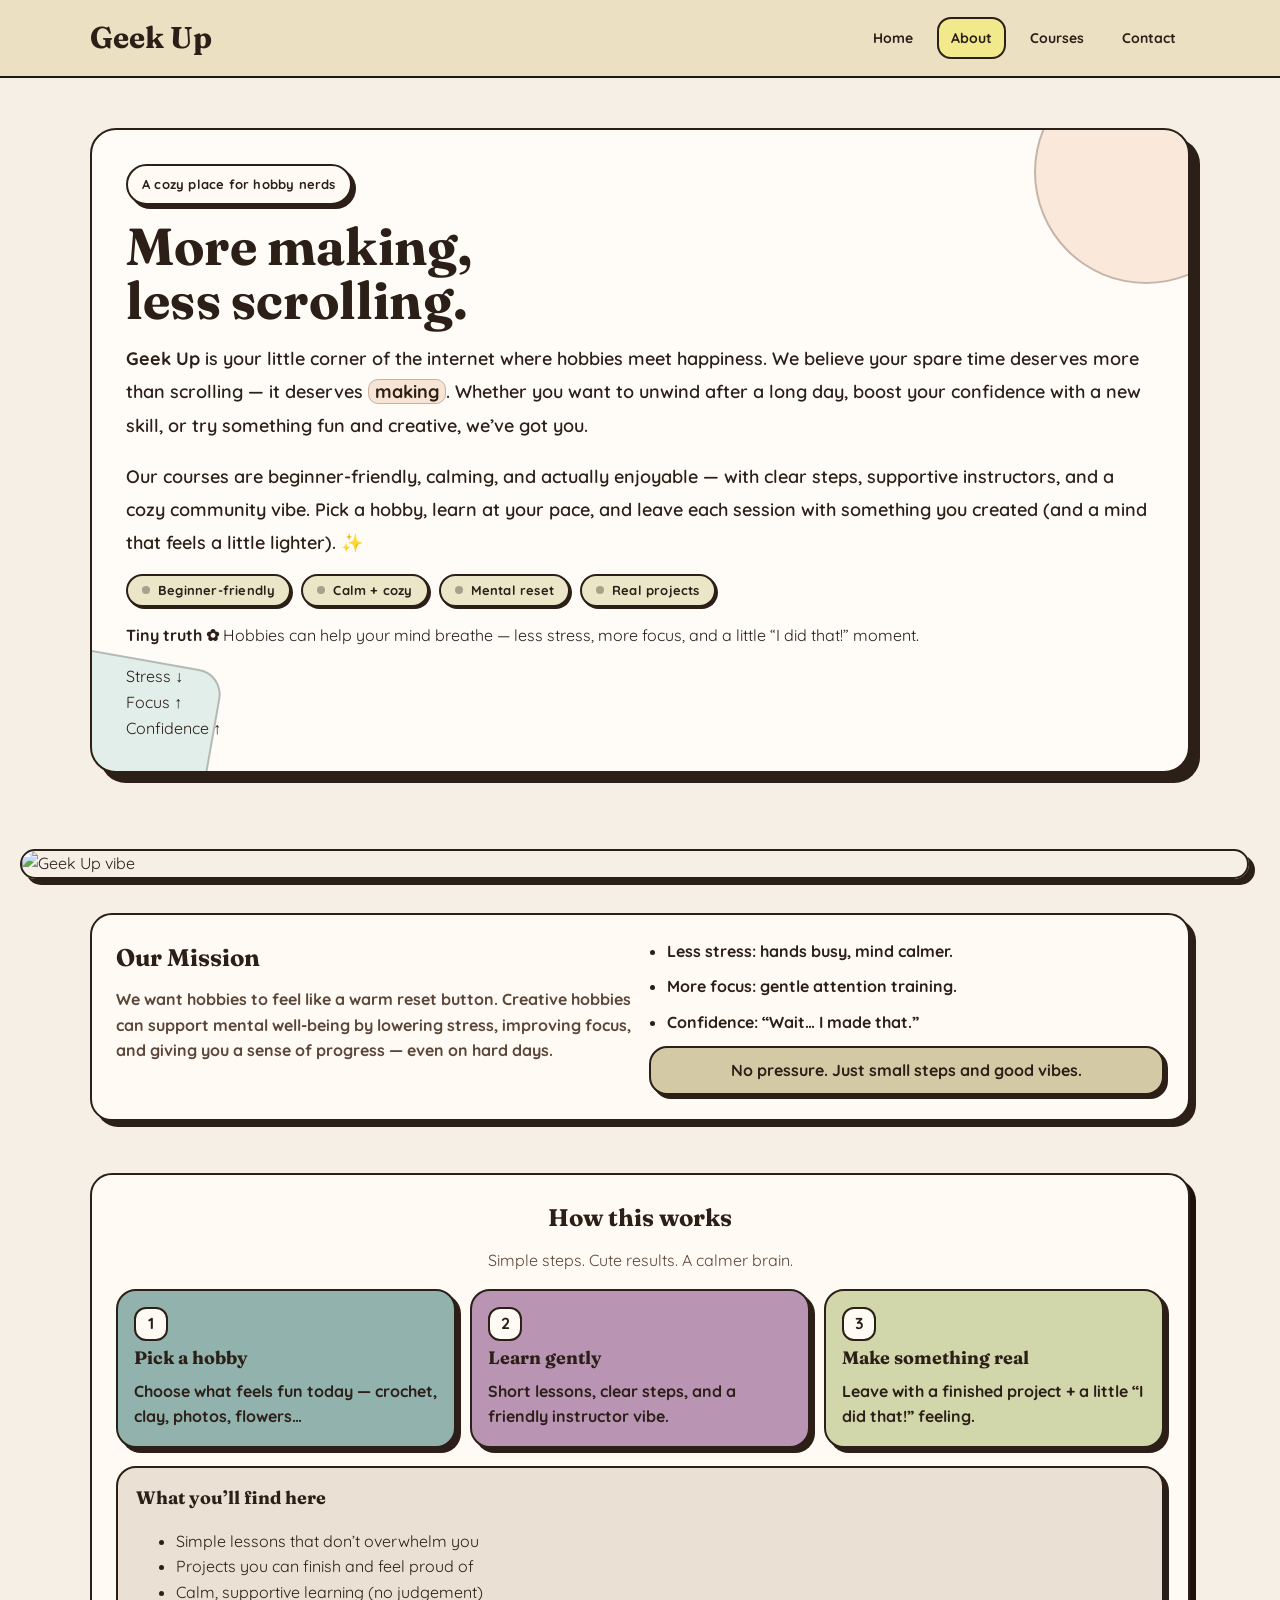
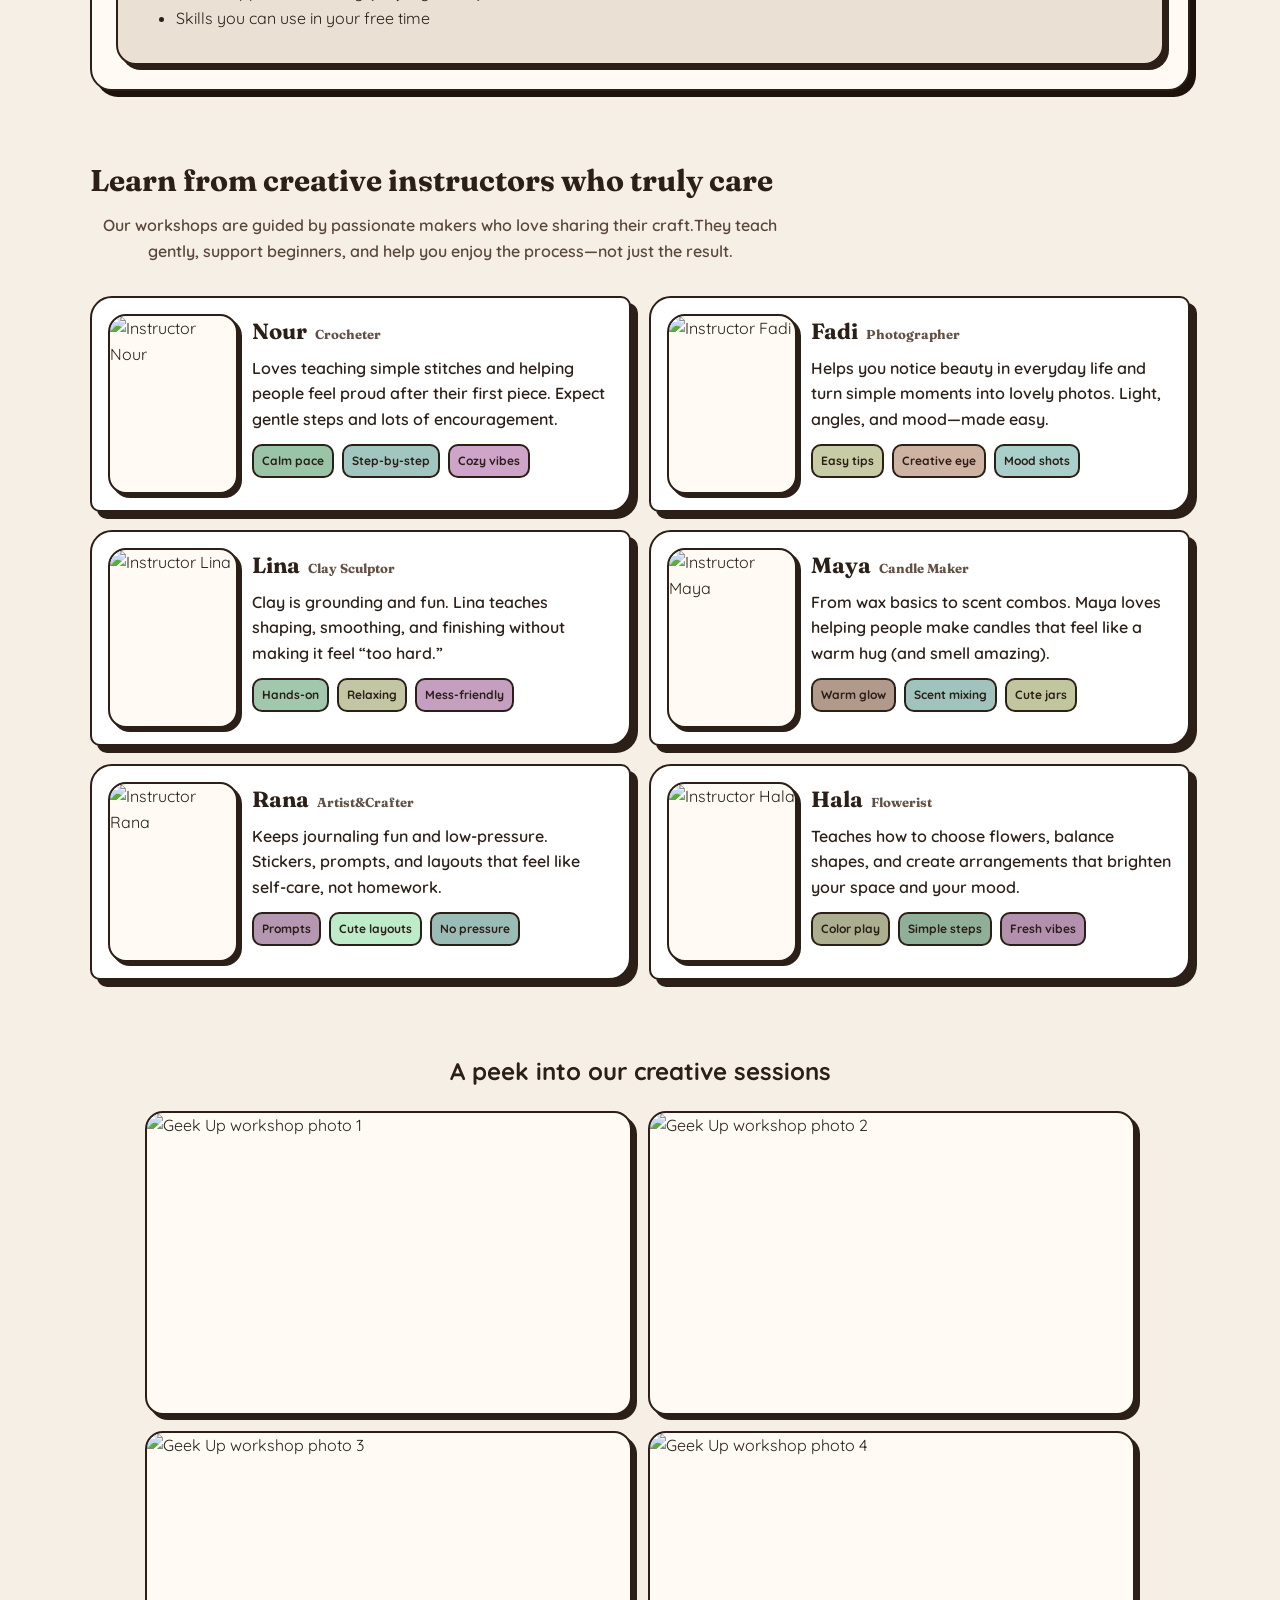
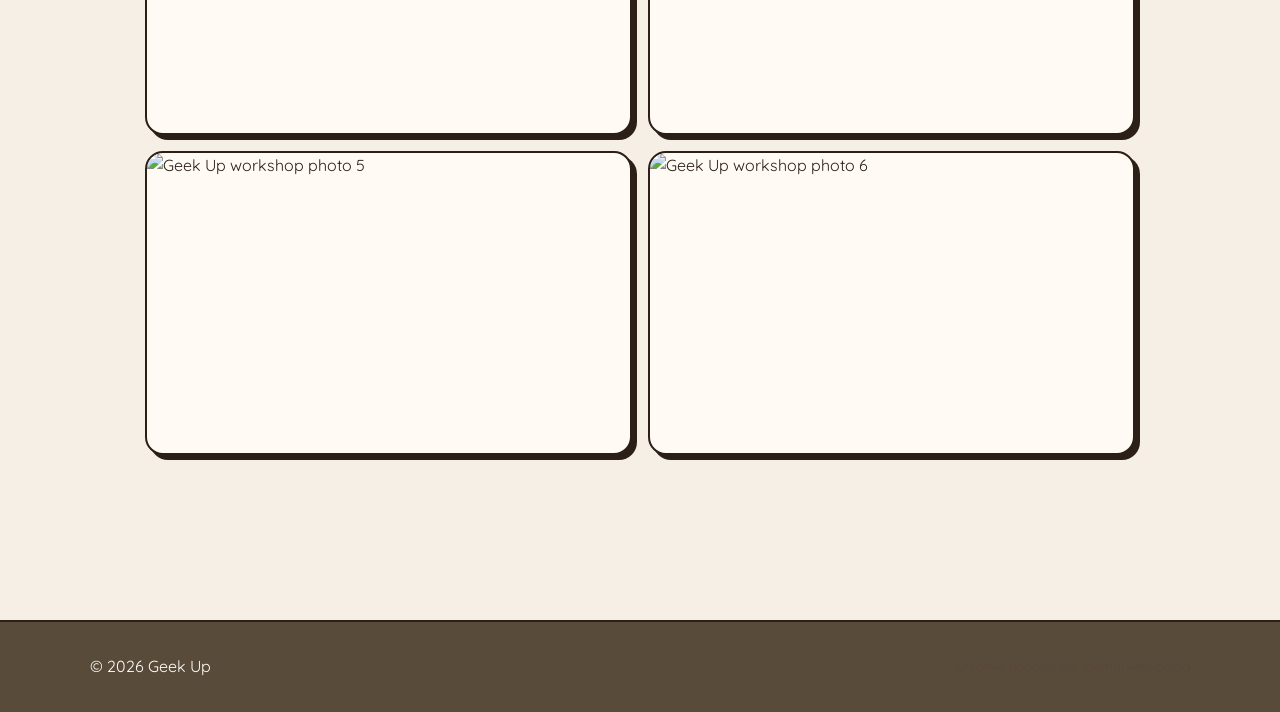
==== about.html @ 4d5a834a "Add files via upload" ====
<!doctype html>
<html lang="en">
<head>
  <meta charset="utf-8">
  <title>Geek Up | About</title>

  <link rel="preconnect" href="https://fonts.googleapis.com">
  <link rel="preconnect" href="https://fonts.gstatic.com" crossorigin>
  <link href="https://fonts.googleapis.com/css2?family=Fraunces:wght@600;700&family=Quicksand:wght@400;600;700&display=swap" rel="stylesheet">

  <link rel="stylesheet" href="style.css" />
</head>
<body>

  <header class="site-header">
    <div class="container header-inner">
      <a class="brand" href="index.html">
        <span class="brand-name">Geek Up</span>
      </a>

      <nav class="nav">
        <a class="nav-link" href="index.html">Home</a>
        <a class="nav-link active" href="about.html">About</a>
        <a class="nav-link" href="courses.html">Courses</a>
        <a class="nav-link" href="contact.html">Contact</a>
      </nav>
    </div>
  </header>

  <main>

<!-- ABOUT INTRO -->
<section class="section about-page">
  <div class="container">

    <div class="about-top">
      <div class="about-top-inner">

        <div class="about-top-left">
          <p class="about-badge">A cozy place for hobby nerds</p>

          <h1 class="about-title">
            More making,<br>
            less scrolling.
          </h1>

          <p class="about-text">
            <strong>Geek Up</strong> is your little corner of the internet where hobbies meet happiness.
            We believe your spare time deserves more than scrolling — it deserves <em>making</em>.
            Whether you want to unwind after a long day, boost your confidence with a new skill,
            or try something fun and creative, we’ve got you.
          </p>

          <p class="about-text">
            Our courses are beginner-friendly, calming, and actually enjoyable — with clear steps,
            supportive instructors, and a cozy community vibe. Pick a hobby, learn at your pace,
            and leave each session with something you created (and a mind that feels a little lighter). ✨
          </p>

          <div class="about-mini-tags">
            <span class="mini-tag t1">Beginner-friendly</span>
            <span class="mini-tag t2">Calm + cozy</span>
            <span class="mini-tag t3">Mental reset</span>
            <span class="mini-tag t4">Real projects</span>
          </div>
        </div>

        <div class="about-top-right">
          <div class="about-side-note">
            <p class="side-title"><b>Tiny truth ✿ </b>
              Hobbies can help your mind breathe — less stress, more focus, and a little “I did that!” moment.
            </p>

            <div class="about-side-points">
              <div class="side-pill sp1">Stress ↓</div>
              <div class="side-pill sp2">Focus ↑</div>
              <div class="side-pill sp3">Confidence ↑</div>
            </div>
          </div>
        </div>

      </div>
    </div>

  </div>
</section>


        <!-- ONE BIG IMAGE SLOT -->
<div class="photo-slot-large">
  <img src="images/ddd.jpg" alt="Geek Up vibe">
</div>

      </div>
    </section>

    <!-- OUR MISSION  -->
    <section class="section">
      <div class="container">
        <div class="mission-fun">
          <div class="mission-left">
            <h2 class="section-title">Our Mission</h2>
            <p class="mission-text">
              We want hobbies to feel like a warm reset button. Creative hobbies can support mental well-being by
              lowering stress, improving focus, and giving you a sense of progress — even on hard days.
            </p>
          </div>

          <div class="mission-right">
            <ul class="mission-list">
              <li><strong>Less stress:</strong> hands busy, mind calmer.</li>
              <li><strong>More focus:</strong> gentle attention training.</li>
              <li><strong>Confidence:</strong> “Wait… I made that.”</li>
            </ul>
            <p class="mission-note">No pressure. Just small steps and good vibes.</p>
          </div>
        </div>
      </div>
    </section>

    <!-- WHAT YOU’LL FIND + HOW THIS WORKS (ONE SECTION) -->
    <section class="section">
      <div class="container">
        <div class="how-card">
          <div class="how-head">
            <h2 class="section-title">How this works</h2>
            <p class="muted how-sub">Simple steps. Cute results. A calmer brain.</p>
          </div>

          <div class="how-steps">
            <div class="how-step hs1">
              <div class="how-num">1 </div> 
              <h3 class="how-title">Pick a hobby</h3>
              <p class="how-text">Choose what feels fun today — crochet, clay, photos, flowers…</p>
            </div>

            <div class="how-step hs2">
              <div class="how-num">2</div>
              <h3 class="how-title">Learn gently</h3>
              <p class="how-text">Short lessons, clear steps, and a friendly instructor vibe.</p>
            </div>

            <div class="how-step hs3">
              <div class="how-num">3</div>
              <h3 class="how-title">Make something real</h3>
              <p class="how-text">Leave with a finished project + a little “I did that!” feeling.</p>
            </div>
          </div>

          <div class="how-bottom">
            <h3 class="how-mini-title">What you’ll find here</h3>
            <ul class="find-list">
              <li>Simple lessons that don’t overwhelm you</li>
              <li>Projects you can finish and feel proud of</li>
              <li>Calm, supportive learning (no judgement)</li>
              <li>Skills you can use in your free time</li>
            </ul>
          </div>
        </div>
      </div>
    </section>
<!-- MEET THE INSTRUCTORS -->
<section class="section" id="team">
  <div class="container">
    <div class="team-top">

      <h2 class="section-title team-title">Learn from creative instructors who truly care
</h2>
      <p class="team-intro">
    Our workshops are guided by passionate makers who love sharing their craft.They teach gently, support beginners, and help you enjoy the process—not just the result.
      </p>
    </div>

    <div class="instructors-grid">

      <article class="instructor-card" id="inst-nour">
        <div class="inst-photo-slot">
         <img src="images/nour.jpeg" alt="Instructor Nour">
        </div>
        <div class="inst-body">
        <h3 class="inst-name"> Nour <span class="inst-role">Crocheter</span>
         </h3>

          <p class="inst-bio">
            Loves teaching simple stitches and helping people feel proud after their first piece.
            Expect gentle steps and lots of encouragement.
          </p>
          <p class="inst-tags">
            <span class="chip c1">Calm pace</span>
            <span class="chip c2">Step-by-step</span>
            <span class="chip c3">Cozy vibes</span>
          </p>
        </div>
      </article>

      <article class="instructor-card" id="inst-fadi">
        <div class="inst-photo-slot">
         <img src="images/fadi.jpeg" alt="Instructor Fadi">
        </div>
        <div class="inst-body">
          <h3 class="inst-name">
  Fadi <span class="inst-role">Photographer</span>
</h3>

          <p class="inst-bio">
            Helps you notice beauty in everyday life and turn simple moments into lovely photos.
            Light, angles, and mood—made easy.
          </p>
          <p class="inst-tags">
            <span class="chip c4">Easy tips</span>
            <span class="chip c5">Creative eye</span>
            <span class="chip c6">Mood shots</span>
          </p>
        </div>
      </article>

      <article class="instructor-card" id="inst-lina">
        <div class="inst-photo-slot">
          <img src="images/lina.jpeg" alt="Instructor Lina">
        </div>
        <div class="inst-body">
          <h3 class="inst-name">
  Lina <span class="inst-role">Clay Sculptor</span>
</h3>

          <p class="inst-bio">
            Clay is grounding and fun. Lina teaches shaping, smoothing, and finishing
            without making it feel “too hard.”
          </p>
          <p class="inst-tags">
            <span class="chip c7">Hands-on</span>
            <span class="chip c8">Relaxing</span>
            <span class="chip c9">Mess-friendly</span>
          </p>
        </div>
      </article>

      <article class="instructor-card" id="inst-maya">
        <div class="inst-photo-slot">
          <img src="images/maya.jpeg" alt="Instructor Maya">
        </div>
        <div class="inst-body">
          <h3 class="inst-name">
  Maya <span class="inst-role">Candle Maker</span>
</h3>

          <p class="inst-bio">
            From wax basics to scent combos. Maya loves helping people make candles that feel
            like a warm hug (and smell amazing).
          </p>
          <p class="inst-tags">
            <span class="chip c10">Warm glow</span>
            <span class="chip c11">Scent mixing</span>
            <span class="chip c12">Cute jars</span>
          </p>
        </div>
      </article>

      <article class="instructor-card" id="inst-rana">
        <div class="inst-photo-slot">
          <img src="images/rana.jpeg" alt="Instructor Rana">
        </div>
        <div class="inst-body">
         <h3 class="inst-name">
  Rana <span class="inst-role">Artist&Crafter</span>
</h3>

          <p class="inst-bio">
            Keeps journaling fun and low-pressure. Stickers, prompts, and layouts
            that feel like self-care, not homework.
          </p>
          <p class="inst-tags">
            <span class="chip c13">Prompts</span>
            <span class="chip c14">Cute layouts</span>
            <span class="chip c15">No pressure</span>
          </p>
        </div>
      </article>

      <article class="instructor-card" id="inst-hala">
        <div class="inst-photo-slot">
          <img src="images/hala.jpeg" alt="Instructor Hala">
        </div>
        <div class="inst-body">
           <h3 class="inst-name">
  Hala <span class="inst-role">Flowerist</span></h3>
          <p class="inst-bio">
            Teaches how to choose flowers, balance shapes, and create arrangements
            that brighten your space and your mood.
          </p>
          <p class="inst-tags">
            <span class="chip c16">Color play</span>
            <span class="chip c17">Simple steps</span>
            <span class="chip c18">Fresh vibes</span>
          </p>
        </div>
      </article>

    </div>


    <!-- WORKSHOP PHOTOS -->
    <section class="section">
      <div class="container">
        <div class="workshop-head">
          <h2 class="section-title-photos">A peek into our creative sessions</h2>
      
        </div>

      <div class="workshop-grid">
  <div class="workshop-photo">
    <img src="images/can.jpg" alt="Geek Up workshop photo 1">
  </div>

  <div class="workshop-photo">
    <img src="images/cro.jpg" alt="Geek Up workshop photo 2">
  </div>

  <div class="workshop-photo">
    <img src="images/scr.jpg" alt="Geek Up workshop photo 3">
  </div>

  <div class="workshop-photo">
    <img src="images/flo.jpg" alt="Geek Up workshop photo 4">
  </div>

  <div class="workshop-photo">
    <img src="images/pho.jpg" alt="Geek Up workshop photo 5">
  </div>

  <div class="workshop-photo">
    <img src="images/pot.jpg" alt="Geek Up workshop photo 6">
  </div>
</div>

    </section>

  </main>

  <footer class="footer">
    <div class="container footer-inner">
      <p>© <span id="year"></span> Geek Up</p>
      <p class="muted small">Creative hobbies for mental well-being</p>
    </div>
  </footer>

  <script src="script.js"></script>
</body>
</html>
---- style.css ----
* { box-sizing: border-box; }

body {
  margin: 0;
  font-family: "Quicksand", Arial, sans-serif;
  background: #f6efe6;
  color: #2b1f17;
  line-height: 1.6;
}

.container {
  width: 90%;
  max-width: 1100px;
  margin: auto;
}

/* Header */
.site-header {
  background: #ebe1c2;
  border-bottom: 2px solid #1a1b0e;
  position: sticky;
  top: 0;
  z-index: 9999;
  width: 100%;
  
}

.header-inner {
  display: flex;
  justify-content: space-between;
  align-items: center;
  padding: 14px 0;
  gap: 15px;
}

.brand {
  text-decoration: none;
  color: #2b1f17;
}

.brand-name {
  font-family: "Fraunces", serif;
  font-size: 30px;
  font-weight: 700;
}

.brand-tagline {
  display: block;
  font-size: 20px;
  color: #5b463a;
  margin-top: 2px;
}

/* Nav */
.nav {
  display: flex;
  gap: 10px;
  align-items: center;
}

.nav-link {
  text-decoration: none;
  color: #2b1f17;
  font-weight: 700;
  font-size: 14px;
  padding: 8px 12px;
  border-radius: 14px;
  border: 2px solid transparent;
}

.nav-link:hover {
  background: #E7D9B8;
  border: 2px solid #2b1f17;
}

.nav-link.active {
 background: #F2E88C;  /* soft buttery yellow */
color: #2B1F17;
border: 2px solid #2B1F17;
}

/* Hero */
.hero {
  padding: 44px 0;
  background-color: #f6efe6;
  border-bottom: 2px solid #2b1f17;
}

.hero-inner {
  display: grid;
  grid-template-columns: 1.15fr 0.85fr;
  gap: 24px;
  align-items: center;
}

.tiny-badge {
  display: inline-block;
  background: #fffaf3;
  border: 2px solid #2b1f17;
  padding: 8px 12px;
  border-radius: 999px;
  font-weight: 700;
  font-size: 15px;
  margin: 0 0 12px 0;
}

.hero-title {
  font-family: "Fraunces", serif;
  font-size: 46px;
  line-height: 1.1;
  margin: 0 0 10px 0;
}

.hero-subtitle {
  margin: 0 0 18px 0;
  color: #5b463a;
  max-width: 55ch;
}

.hero-stickers {
  display: grid;
  grid-template-columns: repeat(3, auto);
  gap: 14px 18px;
  margin-top: 18px;
  margin-bottom: 28px;
  max-width: fit-content;
}

.sticker {
  background: #fffaf3;
  border: 2px solid #2b1f17;
  border-radius: 999px;
  padding: 7px 12px;
  font-weight: 700;
  font-size: 13px;
  box-shadow: 3px 3px 0 #2b1f17;
  color: #2a1c09;
}

/* Sticker colors */
.sticker.h { background:#beeccb; }
.sticker.s { background:#cbf8f1; }
.sticker.m { background:#cda38c; }
.sticker.p { background:#dbe0b6; }
.sticker.j { background:#a79378; }
.sticker.f { background:#f1c0ea; }

/* Buttons */
.hero-buttons {
  display: flex;
  gap: 10px;
  flex-wrap: wrap;
}

.btn {
  text-decoration: none;
  display: inline-block;
  padding: 10px 16px;
  border-radius: 14px;
  border: 2px solid #2b1f17;
  font-weight: 800;
  cursor: pointer;
  background: #fffaf3;
  color: #2b1f17;
}

.btn.primary {
  background: #e98989;
  color: rgb(41, 32, 32);
  box-shadow: 4px 4px 0 #2b1f17;
}

.btn.soft {
  background: rgba(123, 219, 223, 0.467);
  box-shadow: 4px 4px 0 #2b1f17;
  color:rgb(41, 32, 32);
}

.btn:hover {
  transform: translateY(5px);
}

/* Poster */
.poster {
  background: #fffaf3;
  border: 2px solid #2b1f17;
  border-radius: 18px;
  padding: 18px;
  box-shadow: 6px 6px 0 #2b1f17;
}

.poster-top {
  margin: 0;
  font-weight: 800;
  color: #5b463a;
}

.poster-title {
  margin: 8px 0 6px 0;
  font-family: "Fraunces", serif;
  font-size: 24px;
}

.poster-text {
  margin: 0 0 14px 0;
  color: #5b463a;
}

.poster-grid {
  display: grid;
  grid-template-columns: 1fr 1fr;
  gap: 10px;
}

.poster-box {
  border: 2px solid #2b1f17;
  border-radius: 14px;
  padding: 10px;
  font-weight: 800;
  text-align: center;
  background: #efe3d2;
}

.b1 { background: #efe3d2; }
.b2 { background: rgba(52,160,164,0.18); }
.b3 { background: rgba(217,122,58,0.22); }
.b4 { background: rgba(120,84,62,0.18); }

.poster-bottom {
  margin: 14px 0 0 0;
  font-weight: 800;
}

/* Sections */
.section { padding: 26px 0; }

.section-title {
  font-family: "Fraunces", serif;
  margin: 0 0 10px 0;
}

/* Cards */
.card {
  background: #fffaf3;
  border: 2px solid #2b1f17;
  border-radius: 18px;
  padding: 20px;
  box-shadow: 6px 6px 0 #2b1f17;
}

.muted { color: #5b463a; }
.small { font-size: 13px; }

/* Photo row  */
.photo-row {
  display: flex;
  gap: 18px;
  overflow-x: auto;
  padding-bottom: 6px;
}

.photo-item {
  flex: 0 0 auto;
  display: flex;
  flex-direction: column;
  align-items: center;
  gap: 10px;
}

.photo-item img {
  width: 250px;
  height: 180px;
  object-fit: cover;
  border-radius: 16px;
  border: 2px solid #2b1f17;
  box-shadow: 4px 4px 0 #2b1f17;
}

/* Reviews (shows 3 at a time, and arrows slide the reviews area only) */
.reviews-wrap {
  overflow: hidden;
}
.r-section-title{
  text-align: center;
}
.muted{
  text-align: center;
}

.reviews {
  display: flex;
  gap: 20px;
  transition: transform 0.3s ease;
  padding-left: 1cm;

}

.review {
  width: 340px;        
  flex: 0 0 auto;
  background: #fffaf3;
  border: 2px solid #2b1f17;
  border-radius: 18px;
  padding: 16px;
  box-shadow: 5px 5px 0 #2b1f17;
}

.quote { margin: 0 0 12px 0; font-style: italic; }

.review-info {
  display: flex;
  align-items: center;
  gap: 10px;
}

.avatar {
  width: 36px;
  height: 36px;
  border-radius: 50%;
  border: 2px solid #2b1f17;
  display: flex;
  align-items: center;
  justify-content: center;
  font-weight: 900;
  background: #efe3d2;
}

.a2 { background: rgba(49, 153, 156, 0.647); }
.a3 { background: rgba(217, 122, 58, 0.59); }
.a4 { background: rgba(242, 221, 179, 0.696); }
.a5 { background: rgba(217, 182, 163, 0.629); }
.a6 { background: rgba(120, 84, 62, 0.589); }

.name { margin: 0; font-weight: 900; }

.review-controls {
  display: flex;
  justify-content: center;
  gap: 10px;
  margin-top: 14px;
}



/* Who Geek Up is for */
.who-card {
  background: linear-gradient(
    135deg,
    #fffaf3 60%,
    rgba(217,122,58,0.12)
  );
  border: 2px solid #2b1f17;
  border-radius: 20px;
  padding: 22px;
  box-shadow: 6px 6px 0 #2b1f17;
  position: relative;
}

/* small label */
.who-eyebrow {
  font-size: 12px;
  font-weight: 800;
  letter-spacing: 0.04em;
  text-transform: uppercase;
  color: #5b463a;
  margin: 0 0 6px 0;
  font-family: 'Shadows Into Light', cursive;
}

/* main title */
.who-title {
  font-family: "Fraunces", serif;
  font-size: 26px;
  margin: 0 0 12px 0;
}

/* list */
.who-list {
  list-style: none;
  padding: 0;
  margin: 0 0 14px 0;
}

.who-list li {
  position: relative;
  padding-left: 22px;
  margin-bottom: 10px;
  font-weight: 600;
  color: #2b1f17;
}

/* cute bullet dots */
.who-list li::before {
  content: "•";
  position: absolute;
  left: 0;
  top: 0;
  font-size: 22px;
  color: #d97a3a;
}

/* footer line */
.who-footer {
  margin: 0;
  font-weight: 800;
  color: #5b463a;
}
/* Footer */
.footer {
  border-top: 2px solid #2b1f17;
  background: #584b3a;
  padding: 16px 0;
  margin-top: 3cm;
}

.footer-inner {
  display: flex;
  justify-content: space-between;
  align-items: center;
  gap: 14px;
  color:white;
}

/*start of contact */
/* Contact page form */
.contact-intro {
  margin-bottom: 20px;
}

.contact-form {
  margin-top: 20px;
}

.form-group {
  display: flex;
  flex-direction: column;
  gap: 6px;
  margin-bottom: 14px;
}

.form-group label {
  font-weight: 700;
  font-size: 14px;
}

.form-group input,
.form-group select {
  padding: 10px;
  border-radius: 12px;
  border: 2px solid #2b1f17;
  font-family: inherit;
  font-size: 14px;
  background: #fffaf3;
}

.form-row {
  display: flex;
  gap: 14px;
}

.form-row .form-group {
  flex: 1;
}

.radio-group,
.checkbox-group {
  display: flex;
  gap: 16px;
  flex-wrap: wrap;
}

.radio-group label,
.checkbox-group label {
  font-weight: 600;
  font-size: 14px;
}

.consent {
  margin-top: 10px;
}

.form-buttons {
  display: flex;
  gap: 12px;
  margin-top: 18px;
  flex-wrap: wrap;
}

.contact-note {
  margin-top: 14px;
}

/*thank you message*/

.overlay {
  position: fixed;
  top: 0;
  left: 0;
  width: 100%;
  height: 100%;
  background: rgba(43, 31, 23, 0.6);
  display: none; /* hidden by default */
  justify-content: center;
  align-items: center;
  z-index: 1000;
}

.thank-you-message {
  position: relative;
  max-width: 420px;
  width: 90%;
  text-align: center;
}

.close-btn {
  position: absolute;
  top: 10px;
  right: 12px;
  background: none;
  border: none;
  font-size: 22px;
  font-weight: bold;
  cursor: pointer;
  color: #2b1f17;
}

.close-btn:hover {
  color: #d97a3a;
}

.thank-you-actions {
  margin-top: 16px;
}


/* end of contact */

/* =========================
   ABOUT PAGE 
   ========================= */

/* ABOUT INTRO - make it stronger + more styled */
.about-page{
  padding-top: 50px;
  padding-bottom: 50px;
}

.about-top{
  background: #fffbf6;
  border: 2px solid #2b1f17;
  border-radius: 26px;
  padding: 34px 34px 30px;
  box-shadow: 10px 10px 0 #2b1f17;
  margin-bottom: 26px;
  position: relative;
  overflow: hidden;
}

/* fun decoration (no gradient background, just soft shapes) */
.about-top::before{
  content: "";
  position: absolute;
  width: 220px;
  height: 220px;
  border-radius: 50%;
  background: rgba(217, 122, 58, 0.14);
  top: -70px;
  right: -70px;
  border: 2px solid rgba(43, 31, 23, 0.25);
}

.about-top::after{
  content: "";
  position: absolute;
  width: 170px;
  height: 170px;
  border-radius: 26px;
  background: rgba(52, 160, 164, 0.14);
  bottom: -60px;
  left: -55px;
  transform: rotate(10deg);
  border: 2px solid rgba(43, 31, 23, 0.25);
}

/* keep text above shapes */
.about-top > *{
  position: relative;
  z-index: 2;
}

/* badge looks nicer */
.about-badge{
  display: inline-block;
  background: #fffaf3;
  border: 2px solid #2b1f17;
  border-radius: 999px;
  padding: 8px 14px;
  font-weight: 900;
  font-size: 13px;
  letter-spacing: 0.2px;
  box-shadow: 4px 4px 0 #2b1f17;
  margin: 0 0 14px 0;
}

/* title stronger */
.about-title{
  font-family: "Fraunces", serif;
  font-size: 52px;
  line-height: 1.05;
  margin: 0 0 14px 0;
  letter-spacing: 0.2px;
}

/* paragraphs thicker + more readable */
.about-text{
  font-size: 18px;
  line-height: 1.85;
  margin: 0 0 14px 0;
  color: #2b1f17;
  font-weight: 600; /* this is the main fix */
}

/* make important words pop */
.about-text strong{
  font-weight: 900;
}

.about-text em{
  font-style: normal;
  font-weight: 900;
  padding: 0 6px;
  border-radius: 10px;
  background: rgba(217, 122, 58, 0.18);
  border: 1px solid rgba(43, 31, 23, 0.25);
}

/* optional: slightly separate the 2nd paragraph */
.about-text + .about-text{
  margin-top: 18px;
}

/* mini tags container */
.about-mini-tags{
  display: flex;
  flex-wrap: wrap;
  gap: 10px;
  justify-content: flex-start; /* left */
  align-items: center;
  margin-top: 14px;
}

/* each tag */
.about-mini-tags .mini-tag{
  display: inline-flex;
  align-items: center;
  gap: 8px;
  padding: 8px 14px;
  border-radius: 999px;
  background: #eee0d7;          
  border: 2px solid #2b1f17;     /* outline color */
  color: #2b1f17;
  font-weight: 700;
  font-size: 13px;
  line-height: 1;
  letter-spacing: .2px;
  box-shadow: 2px 2px 0 #2b1f17;
}

/*  tiny dot before each tag for a cute touch */
.about-mini-tags .mini-tag::before{
  content: "";
  width: 8px;
  height: 8px;
  border-radius: 999px;
  background: rgba(43,31,23,0.35);
}

/* optional: hover for a little pop */
.about-mini-tags .mini-tag:hover{
  transform: translateY(-1px);
}

/* you can keep these, but now they all look the same */
.mini-tag.t1, .mini-tag.t2, .mini-tag.t3, .mini-tag.t4{
  background: #ebe6c7; 
}

.photo-slot-large{
  width: 96%;
  max-width: 100%;
  border-radius: 22px;
  overflow: hidden;   /* trims overflow cleanly */
  border: 2px solid #2b1f17;
  box-shadow: 6px 6px 0 #2b1f17;
  background: transparent; /* removes white background */
  margin-left:20px;
  margin-right:20px;
}

.photo-slot-large img{
  width: 100%;
  height: auto;        /* THIS prevents cropping */
  display: block;      /* removes tiny white gaps */
  object-fit: contain; /* ensures full image is visible */


}


/* Mission  */
.mission-fun{
  border: 2px solid #2b1f17;
  border-radius: 22px;
  box-shadow: 6px 6px 0 #2b1f17;
  background: #fffaf3;
  padding: 24px;
  display: grid;
  grid-template-columns: 1fr 1fr;
  gap: 18px;
  margin-top: 8px;
}

.mission-text{
  font-weight: 700;
  color: #5b463a;
  margin: 0;
  font-size: 16px;
}

.mission-list{
  margin: 0;
  padding-left: 18px;
  font-weight: 700;
}

.mission-list li{
  margin-bottom: 10px;
}

.mission-note{
  margin: 10px 0 0 0;
  font-weight: 800;
  color: #2b1f17;
  background: #d4c9a5;
  border: 2px solid #2b1f17;
  border-radius: 18px;
  padding: 10px 12px;
  box-shadow: 4px 4px 0 #2b1f17;
  text-align: center;
}

/* How this works */
.how-card{
  border: 2px solid #2b1f17;
  border-radius: 22px;
  box-shadow: 6px 6px 0 #1d120b;
  background: #fffaf3;
  padding: 24px;
}

.how-head{
  margin-bottom: 16px;
  text-align: center;
}

.how-sub{
  margin: 0;
}

.how-steps{
  display: grid;
  grid-template-columns: repeat(3, 1fr);
  gap: 14px;
  margin-top: 14px;
  margin-bottom: 18px;
}

.how-step{
  background: #efe3d2;
  border: 2px solid #2b1f17;
  border-radius: 20px;
  padding: 16px;
  box-shadow: 5px 5px 0 #2b1f17;
  
}

.hs1{ background: #92b2ad; }
.hs2{ background: #b994b3; }
.hs3{ background: #d1d6ab; }

.how-num{
  width: 34px;
  height: 34px;
  border-radius: 12px;
  border: 2px solid #2b1f17;
  background: #fffaf3;
  display: flex;
  align-items: center;
  justify-content: center;
  font-weight: 900;
  margin-bottom: 3px;
}

.how-title{
  margin: 0 0 6px 0;
  font-family: "Fraunces", serif;
  font-size: 18px;
  
}

.how-text{
  margin: 0;
  font-weight: 700;
  color: #2b1f17;
}

.how-bottom{
  background: #eae1d4;
  border: 2px solid #2b1f17;
  border-radius: 20px;
  padding: 16px 18px;
  box-shadow: 5px 5px 0 #2b1f17;
}

.how-mini-title{
  margin: 0 0 10px 0;
  font-family: "Fraunces", serif;
  font-size: 18px;
}

/* instructors  */

.team-top{
  margin-bottom: 16px;
  padding: 14px 0;
 
}

.team-badge{
  display: inline-block;
  border: 2px solid #2b1f17;
  background: #fffaf3;
  padding: 7px 12px;
  border-radius: 12px; 
  font-weight: 800;
  margin: 0 0 10px 0;
  box-shadow: 4px 4px 0 #2b1f17;
}

.team-title{
  font-size: 30px;
  margin: 0 0 8px 0;
}

.team-intro{
  margin: 0;
  text-align: center;
  max-width: 70ch;
  color: #5b463a;
  font-weight: 600;
 
}

.instructors-grid{
  display: grid;
  grid-template-columns: repeat(2, 1fr);
  gap: 18px;
  margin-top: 18px;
  padding-bottom: 26px; /* makes section feel bigger */
}

/* instructor cards */
.instructor-card{
  border: 2px solid #2b1f17;
  background: #ffffff;
  border-radius: 22px 10px 22px 10px; 
  box-shadow: 7px 7px 0 #2b1f17;
  padding: 16px;
  display: grid;
  grid-template-columns: 130px 1fr;
  gap: 14px;
  position: relative;
}

.instructor-card:nth-child(2n){
  background: #ffffff; 
}

.instructor-card:nth-child(3n){
  background: #ffffff; 
}

.instructor-card:hover{
  transform: translateY(-2px);
  transition: 0.2s;
}


/* Instructor photos */
.inst-photo-slot {
  width: 100%;
  height: 180px;              
  border: 2px solid #2b1f17;
  border-radius: 18px;
  overflow: hidden;           /* hides extra parts */
  background: #fffaf3;
  box-shadow: 4px 4px 0 #2b1f17;
}

.inst-photo-slot img {
  width: 100%;
  height: 100%;
  display: block;
  object-fit: cover;          /* fills the box nicely */
  object-position: center;    /* keep face/center in view */
}


/* text */
.inst-name{
  margin: 0 0 4px 0;
  font-family: "Fraunces", serif;
  font-size: 22px;
}

.inst-name{
  margin: 0 0 6px 0;
  font-family: "Fraunces", serif;
  display: flex;
  align-items: baseline;
  gap: 8px;              /* controls space between name + role */
}

.inst-role{
  font-family: "Fraunces", serif; /* same font */
  font-size: 13px;                /* smaller than name */
  color: #5b463a;
  opacity: 0.95;
}


.inst-bio{
  margin: 0 0 12px 0;
  font-weight: 600;
  color: #2b1f17;
}

/* small chips  */
.inst-tags{
  margin: 0;
  display: flex;
  flex-wrap: wrap;
  gap: 8px;
}

.chip{
  border: 2px solid #2b1f17;
  padding: 5px 8px;
  border-radius: 10px;
  font-weight: 800;
  font-size: 12px;
  background: #ffffff;
}

/* give chips a little variety */
.c1{ background:#9ac4a6; }
.c2{ background:#a1c6c0; }
.c3{ background:#cea4c8; }
.c4{ background:#c8cca6; }
.c5{ background:#ceb2a2; }
.c6{ background:#a8cfc9; }
.c7{ background:#a1c8ac; }
.c8{ background:#c2c6a2; }
.c9{ background:#c49fbf; }
.c10{ background:#b1998c; }
.c11{ background:#a0c3be; }
.c12{ background:#c1c69f; }
.c13{ background:#b597b1; }
.c14{ background:#beeccb; }
.c15{ background:#9bbbb7; }
.c16{ background:#acaf8f; }
.c17{ background:#90af99; }
.c18{ background:#b391ae; }



.team-note{
  margin: 0;
  font-weight: 800;
  color: #5b463a;
  background: #fffaf3;
  border: 2px solid #2b1f17;
  padding: 12px 14px;
  border-radius: 16px;
  box-shadow: 5px 5px 0 #2b1f17;
  max-width: 70ch;
}

.section-title-photos {
  text-align: center;

}

.workshop-grid{
  display: grid;
  grid-template-columns: repeat(2, 1fr);
  gap: 16px;
  margin-top: 16px;
}

.workshop-photo{
  margin: 0;
  border: 2px solid #2b1f17;
  border-radius: 18px;
  overflow: hidden;
  box-shadow: 5px 5px 0 #2b1f17;
  background: #fffaf3;
}

.workshop-photo img{
  width: 100%;
  height: 300px; /* controls how tall the photos look */
  object-fit: cover;      /* keeps same size + crops nicely */
  display: block;
}

/* =========================
   COURSES PAGE 
   ========================= */

.courses-page{
  padding-top: 34px;
  padding-bottom: 10px;
}

.courses-top{
  background: #fffbf6;
  border: 2px solid #2b1f17;
  border-radius: 22px;
  padding: 24px;
  box-shadow: 6px 6px 0 #2b1f17;
  position: relative;
  overflow: hidden;
}

.courses-top::before{
  content:"";
  position:absolute;
  inset:-20px;
  background: radial-gradient(#2b1f1718 1px, transparent 1px);
  background-size: 16px 16px;
  transform: rotate(-3deg);
  pointer-events:none;
}

.courses-badge{
  position: relative;
  z-index: 1;
  display: inline-block;
  background: #efe3d2;
  border: 2px solid #2b1f17;
  border-radius: 16px;
  padding: 8px 12px;
  font-weight: 900;
  margin: 0 0 12px 0;
}

.courses-title{
  position: relative;
  z-index: 1;
  font-family: "Fraunces", serif;
  font-size: 40px;
  margin: 0 0 10px 0;
}

.courses-sub{
  position: relative;
  z-index: 1;
  margin: 0;
  color: #5b463a;
  font-weight: 800;
  max-width: 75ch;
}

/* one course per row */
.courses-grid{
  display: grid;
  grid-template-columns: 1fr;
  gap: 28px;
  margin-top: 22px;
}

/* wider course cards */
.course-card{
  max-width: 1100px;
  width: 100%;
  margin: 0 auto;
  padding: 0;
  overflow: hidden;
  border-radius: 24px;
}

.course-card.featured{
  padding: 0;
}

/* hero image */
.course-hero{
  position: relative;
}

.course-hero img{
  width: 100%;
  height: 480px;
  object-fit:cover;
  border-bottom: 2px solid #2b1f17;
 
  object-position: center;
}


.course-ribbon{
  position: absolute;
  font-weight: 900;
  font-size: 20px;
  font-family:'Trebuchet MS', 'Lucida Sans Unicode', 'Lucida Grande', 'Lucida Sans', Arial, sans-serif;
  text-align: center;
 color: rgb(39, 33, 33);
  left:0%;           /* distance from left edge */
  top: 90%;             /* move to middle */
  right:0%;
  transform: translateY(-50%); /* true vertical centering */
  z-index: 15;
}

/* ribbon colors */
.r1{ background:#cfc1aecd; }
.r2{ background:#cfc1aecd; }
.r3{ background:#cfc1aecd; }
.r4{ background:#cfc1aecd; }
.r5{ background:#cfc1aecd; }
.r6{ background:#cfc1aecd; }

/* inside layout */
.course-content{
  padding: 20px;
  display: grid;
  grid-template-columns: 1.25fr 0.75fr;
  gap: 18px;
  align-items: start;
}

.course-title{
  font-family: "Fraunces", serif;
  font-size: 34px;
  margin: 0 0 10px 0;
}

.course-desc{
  color: #2b1f17;
  font-weight: 800;
  margin: 0 0 14px 0;
  max-width: 75ch;
  font-size: 16px;
}


.course-learn{
  margin: 0;
  padding: 0;
  border: none;
  background: transparent;
  box-shadow: none;
}

.course-learn h4{
  margin: 0 0 8px 0;
  font-weight: 900;
  font-size: 15px;
}

.course-learn ul{
  margin: 0;
  padding-left: 18px;
  font-weight: 800;
  color: #2b1f17;
}

.course-learn li{
  margin-bottom: 6px;
}

/* right panel */
.course-side{
  border: 2px solid #2b1f17;
  border-radius: 18px;
  padding: 14px;
  box-shadow: 6px 6px 0 #2b1f17;
  background: #fffaf3;
  position: relative;
  overflow: hidden;
}

.course-side::before{
  content:"";
  position:absolute;
  inset:-20px;
  background: radial-gradient(#2b1f1715 1px, transparent 1px);
  background-size: 14px 14px;
  transform: rotate(4deg);
  pointer-events:none;
}
/* Big background color for each course card */
.course-card.c1 { background: #e0d3b9ee; } /* crochet */
.course-card.c2 { background: #e0d3b9ee; } /* photography */
.course-card.c3 { background: #e0d3b9ee; } /* clay */
.course-card.c4 { background: #e0d3b9ee; } /* candles */
.course-card.c5 { background: #e0d3b9ee; } /* journaling */
.course-card.c6 { background: #e0d3b9ee; } /* flowers */


.course-side > *{
  position: relative;
  z-index: 1;
}

.course-info-title{
  margin: 0 0 10px 0;
  font-family: "Fraunces", serif;
  font-size: 18px;
}

.course-info{
  display: grid;
  gap: 10px;
  margin-bottom: 12px;
}

.info-row{
  display: flex;
  justify-content: space-between;
  gap: 12px;
  padding: 10px 10px;
  border-radius: 14px;
  border: 2px solid #2b1f17;
  background: #efe3d2;
  font-weight: 900;
}

.info-row span{
  color: #5b463a;
  font-weight: 900;
}

.info-row strong{
  color: #2b1f17;
  font-weight: 900;
}

/* per course color */
.course-card.c1 .course-side .info-row{ background:#d5cabadb; }
.course-card.c2 .course-side .info-row{ background:#d5cabadb; }
.course-card.c3 .course-side .info-row{ background:#d5cabadb;; }
.course-card.c4 .course-side .info-row{ background:#d5cabadb; }
.course-card.c5 .course-side .info-row{ background:#d5cabadb; }
.course-card.c6 .course-side .info-row{ background:#d5cabadb;}

/* instructor link */
.course-instructor{
  margin: 0;
  font-weight: 900;
  font-size: 14px;
}

.course-instructor a{
  display: block;
  margin-top: 10px;
  text-align: center;
  padding: 10px 14px;
  border-radius: 16px;
  border: 2px solid #2b1f17;
  background: #fffaf3;
  color: #2b1f17;
  font-weight: 900;
  text-decoration: none;
  box-shadow: 4px 4px 0 #2b1f17;
  transition: transform 0.15s ease, background 0.15s ease;
}

.course-instructor a:hover{
  transform: translateY(-2px);
  background: #928278;
  color: #fff;
}

.course-instructor a:active{
  transform: translateY(0);
  box-shadow: 2px 2px 0 #2b1f17;
}


/*hover for photos*/
.photo-item {
  position: relative;
  width: 250px;
  height: 180px;
  border-radius: 16px;
  overflow: hidden;/*controls what happens when content is bigger than its container*/
}

/* image */
.photo-item img {
  width: 100%;
  height: 100%;
  object-fit: cover;
  border-radius: 16px;
  transition: opacity 0.3s ease; /*This enables the fade effect*/
}

/* text label (hidden by default) */
.photo-name {
  position: absolute;
  inset: 0;
  background: #ead1c0;
  color: #fffaf3;
  display: flex;
  align-items: center;
  justify-content: center;
  font-family: "Fraunces", serif;
  font-size: 16px;
  text-align: center;
  opacity: 0;
  transition: opacity 0.3s ease;
  padding: 10px;
}

/* hover effect */
.photo-item:hover img {
  opacity: 0;/*transparent*/
}

.photo-item:hover .photo-name {
  opacity: 1;/*visible*/
}

/* Fix anchor jump offset, for courses-->about */
#inst-nour , #inst-fadi, #inst-lina, #inst-maya, #inst-rana, #inst-hala {
  scroll-margin-top: 120px; /* adjust to your header height */
}
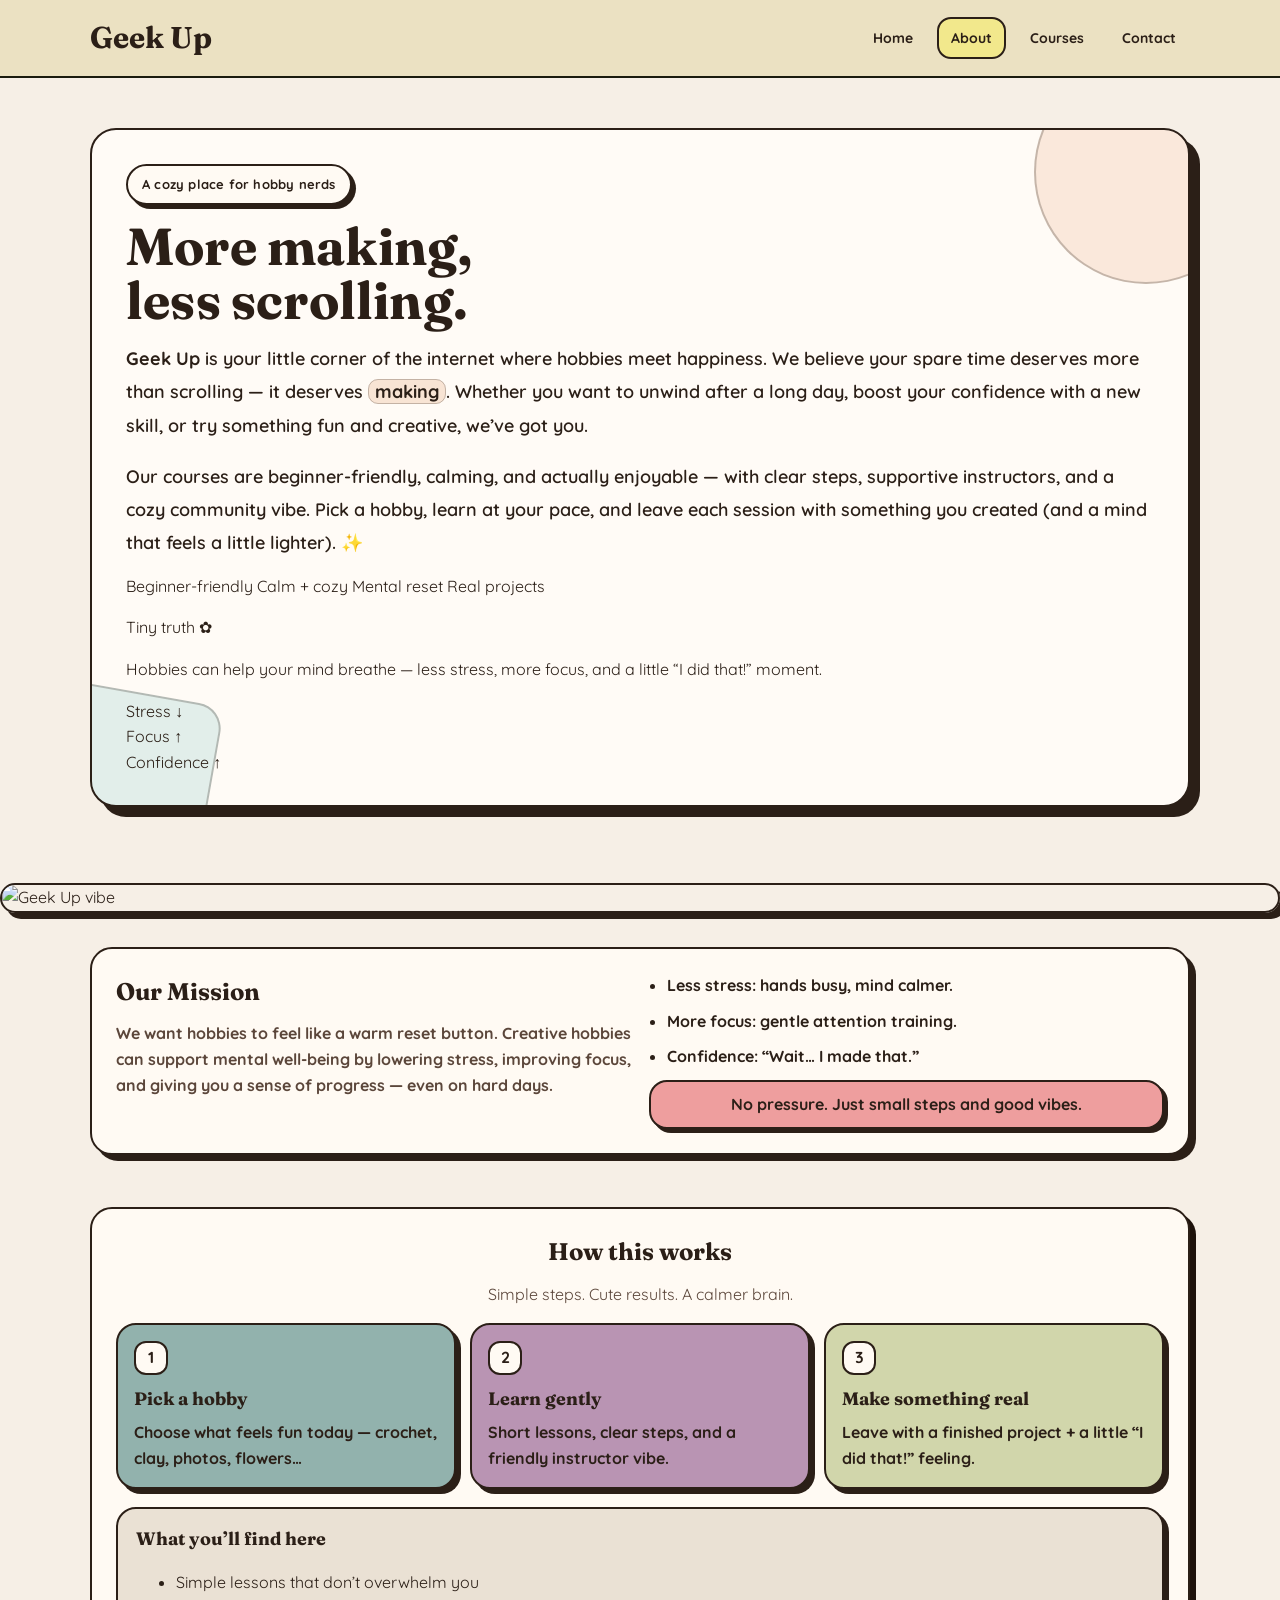
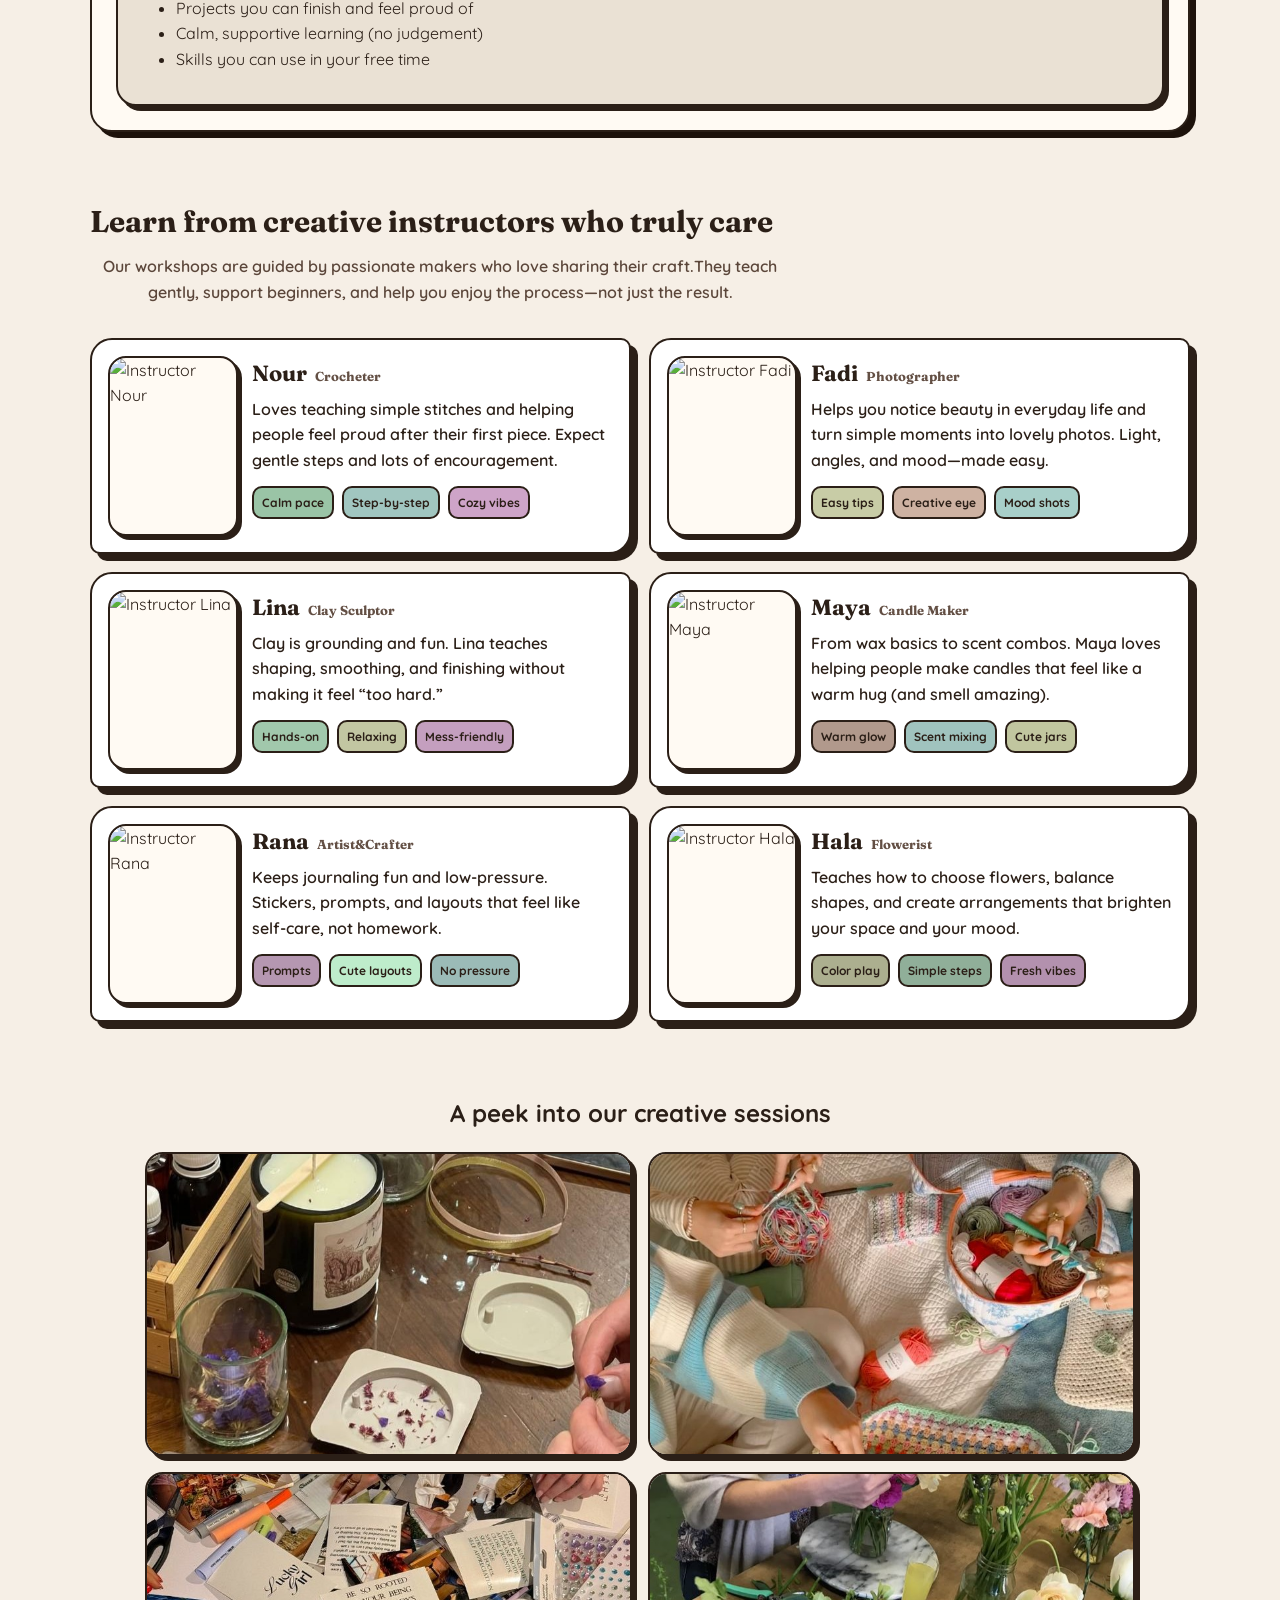
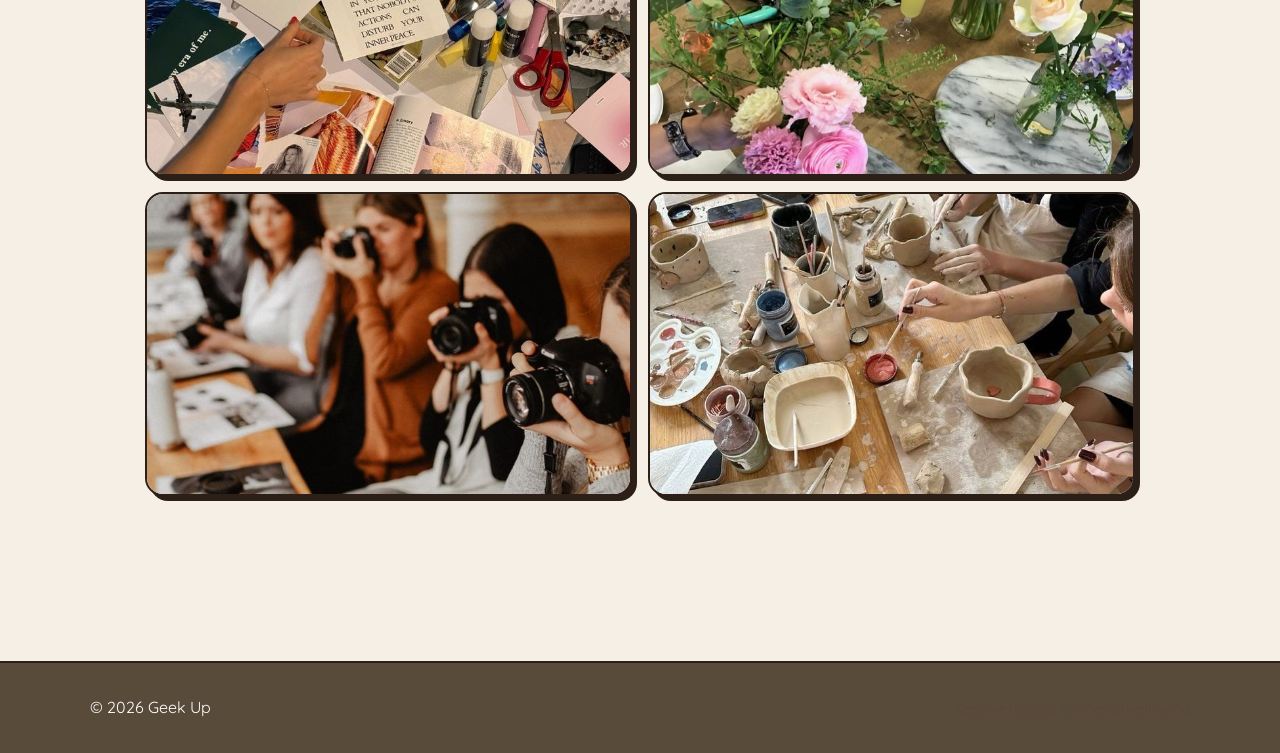
==== commit f1017c04: "Add files via upload" ====
--- a/about.html
+++ b/about.html
@@ -67,7 +67,8 @@
 
         <div class="about-top-right">
           <div class="about-side-note">
-            <p class="side-title"><b>Tiny truth ✿ </b>
+            <p class="side-title">Tiny truth ✿</p>
+            <p class="side-text">
               Hobbies can help your mind breathe — less stress, more focus, and a little “I did that!” moment.
             </p>
 
@@ -129,7 +130,7 @@
 
           <div class="how-steps">
             <div class="how-step hs1">
-              <div class="how-num">1 </div> 
+              <div class="how-num">1</div> 
               <h3 class="how-title">Pick a hobby</h3>
               <p class="how-text">Choose what feels fun today — crochet, clay, photos, flowers…</p>
             </div>
@@ -175,7 +176,7 @@
 
       <article class="instructor-card" id="inst-nour">
         <div class="inst-photo-slot">
-         <img src="images/nour.jpeg" alt="Instructor Nour">
+         <img src="images/nour.jpeg" alt="Instructor Nour" >
         </div>
         <div class="inst-body">
         <h3 class="inst-name"> Nour <span class="inst-role">Crocheter</span>
@@ -306,32 +307,55 @@
           <h2 class="section-title-photos">A peek into our creative sessions</h2>
       
         </div>
-
-      <div class="workshop-grid">
-  <div class="workshop-photo">
-    <img src="images/can.jpg" alt="Geek Up workshop photo 1">
-  </div>
-
-  <div class="workshop-photo">
-    <img src="images/cro.jpg" alt="Geek Up workshop photo 2">
-  </div>
-
-  <div class="workshop-photo">
-    <img src="images/scr.jpg" alt="Geek Up workshop photo 3">
-  </div>
-
-  <div class="workshop-photo">
-    <img src="images/flo.jpg" alt="Geek Up workshop photo 4">
-  </div>
-
-  <div class="workshop-photo">
-    <img src="images/pho.jpg" alt="Geek Up workshop photo 5">
-  </div>
-
-  <div class="workshop-photo">
-    <img src="images/pot.jpg" alt="Geek Up workshop photo 6">
-  </div>
-</div>
+<div class="about-photo-row">
+   <div class="about-photo" id="about-candles">
+  <img src="candles.jpg" alt="Candle making course">
+  <div class="about-photo-text">
+    Soft light, gentle scents, cozy vibes 🕯️
+  </div>
+  </div>
+
+
+<div class="about-photo" id="about-crochet">
+  <img src="crochet.jpg" alt="Crochet course">
+  <div class="about-photo-text">
+    Slow stitches, warm yarn, and calm evenings 🌙
+  </div>
+</div>
+
+
+<div class="about-photo" id="about-journaling">
+  <img src="journaling.jpg" alt="Journaling course">
+  <div class="about-photo-text">
+    A safe space for thoughts, feelings, and dreams 📓
+  </div>
+</div>
+
+
+<div class="about-photo" id="about-flowers">
+  <img src="flowers.jpg" alt="Flower arrangement course">
+  <div class="about-photo-text">
+    Breathing with nature, one bouquet at a time 🌸
+  </div>
+</div>
+
+
+<div class="about-photo" id="about-photography">
+  <img src="photography.jpg" alt="Photography course">
+  <div class="about-photo-text">
+    Learn to notice beauty in the little moments 📸
+  </div>
+</div>
+
+
+<div class="about-photo" id="about-clay">
+  <img src="clay.jpg" alt="Clay sculpting course">
+  <div class="about-photo-text">
+    Messy hands, quiet mind, tiny creations ✨
+  </div>
+</div>
+</div>
+
 
     </section>
 
--- a/style.css
+++ b/style.css
@@ -639,62 +639,15 @@
   margin-top: 18px;
 }
 
-/* mini tags container */
-.about-mini-tags{
-  display: flex;
-  flex-wrap: wrap;
-  gap: 10px;
-  justify-content: flex-start; /* left */
-  align-items: center;
-  margin-top: 14px;
-}
-
-/* each tag */
-.about-mini-tags .mini-tag{
-  display: inline-flex;
-  align-items: center;
-  gap: 8px;
-  padding: 8px 14px;
-  border-radius: 999px;
-  background: #eee0d7;          
-  border: 2px solid #2b1f17;     /* outline color */
-  color: #2b1f17;
-  font-weight: 700;
-  font-size: 13px;
-  line-height: 1;
-  letter-spacing: .2px;
-  box-shadow: 2px 2px 0 #2b1f17;
-}
-
-/*  tiny dot before each tag for a cute touch */
-.about-mini-tags .mini-tag::before{
-  content: "";
-  width: 8px;
-  height: 8px;
-  border-radius: 999px;
-  background: rgba(43,31,23,0.35);
-}
-
-/* optional: hover for a little pop */
-.about-mini-tags .mini-tag:hover{
-  transform: translateY(-1px);
-}
-
-/* you can keep these, but now they all look the same */
-.mini-tag.t1, .mini-tag.t2, .mini-tag.t3, .mini-tag.t4{
-  background: #ebe6c7; 
-}
 
 .photo-slot-large{
-  width: 96%;
+  width: 100%;
   max-width: 100%;
   border-radius: 22px;
   overflow: hidden;   /* trims overflow cleanly */
   border: 2px solid #2b1f17;
   box-shadow: 6px 6px 0 #2b1f17;
   background: transparent; /* removes white background */
-  margin-left:20px;
-  margin-right:20px;
 }
 
 .photo-slot-large img{
@@ -702,9 +655,8 @@
   height: auto;        /* THIS prevents cropping */
   display: block;      /* removes tiny white gaps */
   object-fit: contain; /* ensures full image is visible */
-
-
-}
+}
+
 
 
 /* Mission  */
@@ -741,7 +693,7 @@
   margin: 10px 0 0 0;
   font-weight: 800;
   color: #2b1f17;
-  background: #d4c9a5;
+  background: #ee9e9e;
   border: 2px solid #2b1f17;
   border-radius: 18px;
   padding: 10px 12px;
@@ -798,7 +750,7 @@
   align-items: center;
   justify-content: center;
   font-weight: 900;
-  margin-bottom: 3px;
+  margin-bottom: 10px;
 }
 
 .how-title{
@@ -1111,35 +1063,33 @@
 
 .course-hero img{
   width: 100%;
-  height: 480px;
-  object-fit:cover;
+  height: 320px;
+  object-fit: cover;
   border-bottom: 2px solid #2b1f17;
- 
-  object-position: center;
+  display:block;
 }
 
 
 .course-ribbon{
   position: absolute;
+  left: 16px;
+  bottom: 16px;
+  padding: 8px 14px;
+  border-radius: 14px;
+  border: 2px solid #2b1f17;
   font-weight: 900;
-  font-size: 20px;
-  font-family:'Trebuchet MS', 'Lucida Sans Unicode', 'Lucida Grande', 'Lucida Sans', Arial, sans-serif;
-  text-align: center;
- color: rgb(39, 33, 33);
-  left:0%;           /* distance from left edge */
-  top: 90%;             /* move to middle */
-  right:0%;
-  transform: translateY(-50%); /* true vertical centering */
-  z-index: 15;
+  font-size: 13px;
+  box-shadow: 4px 4px 0 #2b1f17;
+  background: #fffaf3;
 }
 
 /* ribbon colors */
-.r1{ background:#cfc1aecd; }
-.r2{ background:#cfc1aecd; }
-.r3{ background:#cfc1aecd; }
-.r4{ background:#cfc1aecd; }
+.r1{ background:#9ec0a799; }
+.r2{ background:#a4c4bfcb; }
+.r3{ background:#bfc3a4d3; }
+.r4{ background:#bda7b9dc; }
 .r5{ background:#cfc1aecd; }
-.r6{ background:#cfc1aecd; }
+.r6{ background:#b8a094b9; }
 
 /* inside layout */
 .course-content{
@@ -1210,14 +1160,6 @@
   transform: rotate(4deg);
   pointer-events:none;
 }
-/* Big background color for each course card */
-.course-card.c1 { background: #e0d3b9ee; } /* crochet */
-.course-card.c2 { background: #e0d3b9ee; } /* photography */
-.course-card.c3 { background: #e0d3b9ee; } /* clay */
-.course-card.c4 { background: #e0d3b9ee; } /* candles */
-.course-card.c5 { background: #e0d3b9ee; } /* journaling */
-.course-card.c6 { background: #e0d3b9ee; } /* flowers */
-
 
 .course-side > *{
   position: relative;
@@ -1258,12 +1200,12 @@
 }
 
 /* per course color */
-.course-card.c1 .course-side .info-row{ background:#d5cabadb; }
-.course-card.c2 .course-side .info-row{ background:#d5cabadb; }
-.course-card.c3 .course-side .info-row{ background:#d5cabadb;; }
-.course-card.c4 .course-side .info-row{ background:#d5cabadb; }
+.course-card.c1 .course-side .info-row{ background:#d5efdcd7; }
+.course-card.c2 .course-side .info-row{ background:#cae7e2e4; }
+.course-card.c3 .course-side .info-row{ background:#d3d7b7e3; }
+.course-card.c4 .course-side .info-row{ background:#d8bad4cb; }
 .course-card.c5 .course-side .info-row{ background:#d5cabadb; }
-.course-card.c6 .course-side .info-row{ background:#d5cabadb;}
+.course-card.c6 .course-side .info-row{ background:#d0b6a8df; }
 
 /* instructor link */
 .course-instructor{
@@ -1343,7 +1285,62 @@
   opacity: 1;/*visible*/
 }
 
-/* Fix anchor jump offset, for courses-->about */
+/* Fix anchor jump offset */
 #inst-nour , #inst-fadi, #inst-lina, #inst-maya, #inst-rana, #inst-hala {
   scroll-margin-top: 120px; /* adjust to your header height */
 }
+
+
+/*start if hover fo photos in about*/
+
+
+.about-photo-row {
+  display: grid;
+  grid-template-columns: repeat(2, 1fr);
+  gap: 16px;
+  margin-top: 16px;
+}
+
+.about-photo {
+  position: relative;
+  border: 2px solid #2b1f17;
+  border-radius: 18px;
+  overflow: hidden;
+  box-shadow: 5px 5px 0 #2b1f17;
+  background: #fffaf3;
+}
+
+.about-photo img {
+  width: 100%;
+  height: 300px;
+  object-fit: cover;
+  display: block;
+  transition: opacity 0.3s ease;
+}
+
+.about-photo-text {
+  position: absolute;
+  inset: 0;
+  background: #d7bbbb;
+  color: #2b1f17;
+  display: flex;
+  align-items: center;
+  justify-content: center;
+  text-align: center;
+  font-family: "Fraunces", serif;
+  font-size: 16px;
+  padding: 16px;
+  opacity: 0;
+  transition: opacity 0.3s ease;
+}
+
+.about-photo:hover img {
+  opacity: 0;
+}
+
+.about-photo:hover .about-photo-text {
+  opacity: 1;
+}
+
+
+/*hover for photos*/
